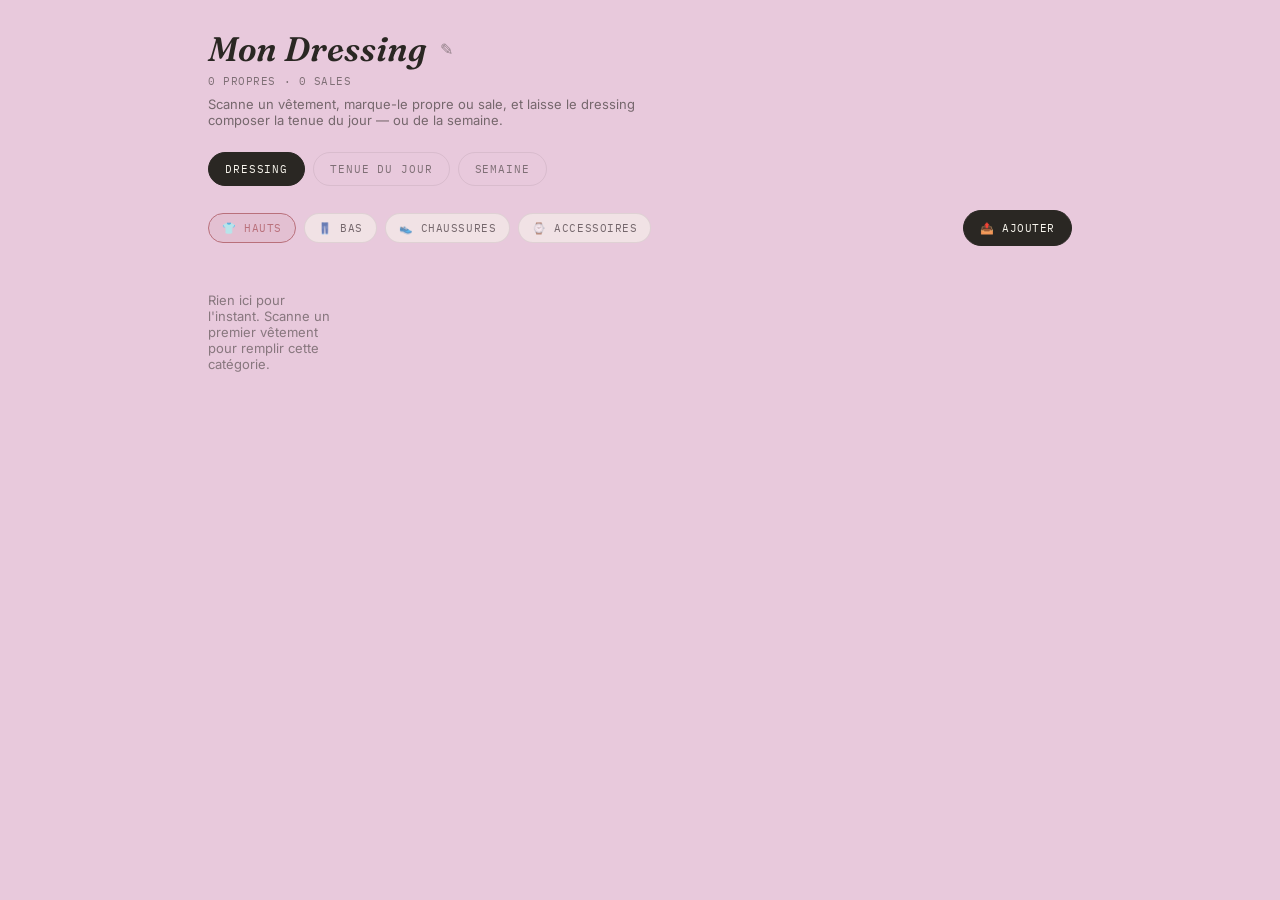
==== index.html @ 326dbef4 "cleaning and separation in css, java et index file" ====
<!DOCTYPE html>
<html lang="fr">
<head>
<meta charset="UTF-8" />
<meta name="viewport" content="width=device-width, initial-scale=1.0" />
<title>Mon Dressing</title>

<!-- Polices (optionnel : si pas d'internet, une police système de remplacement sera utilisée) -->
<link rel="preconnect" href="https://fonts.googleapis.com">
<link href="https://fonts.googleapis.com/css2?family=Fraunces:ital,opsz,wght@0,9..144,400;0,9..144,600;1,9..144,500&family=Inter:wght@400;500;600&family=IBM+Plex+Mono:wght@500&display=swap" rel="stylesheet">

<link rel="stylesheet" href="style.css" />
</head>
<body>

  <div class="page">

    <!-- ===== En-tête : titre modifiable + compteur propre/sale ===== -->
    <header class="header">
      <div class="title-row">
        <h1 id="title-display" class="title">Mon Dressing</h1>
        <input id="title-input" class="title-input hidden" type="text" value="Mon Dressing" />
        <button id="title-edit-btn" class="icon-btn" title="Modifier le titre">✎</button>
        <button id="title-save-btn" class="icon-btn hidden" title="Valider">✓</button>
      </div>
      <div id="counter" class="counter">0 propres · 0 sales</div>
      <p class="subtitle">Scanne un vêtement, marque-le propre ou sale, et laisse le dressing composer la tenue du jour — ou de la semaine.</p>
    </header>

    <!-- ===== Onglets ===== -->
    <nav class="tabs">
      <button class="tab active" data-tab="dressing">Dressing</button>
      <button class="tab" data-tab="tenue">Tenue du jour</button>
      <button class="tab" data-tab="semaine">Semaine</button>
    </nav>

    <div id="save-error" class="save-error hidden"></div>

    <!-- ===== Contenu de chaque onglet (rempli par app.js) ===== -->
    <main id="tab-dressing" class="tab-panel">

      <div class="dressing-toolbar">
        <div id="category-chips" class="chips"></div>
        <button id="toggle-form-btn" class="btn">📤 Ajouter</button>
      </div>

      <form id="add-form" class="add-form hidden">
        <label class="field-label">Photo du vêtement</label>
        <input id="photo-input" type="file" accept="image/*" class="input" />
        <img id="photo-preview" class="photo-preview hidden" alt="aperçu" />

        <label class="field-label">Nom</label>
        <input id="name-input" class="input" type="text" placeholder="ex. Pull col roulé beige" />

        <label class="field-label">Catégorie</label>
        <select id="category-select" class="input"></select>

        <label class="field-label">Couleur / matière (optionnel)</label>
        <input id="color-input" class="input" type="text" placeholder="ex. beige, laine" />

        <button type="submit" id="add-item-btn" class="btn" disabled>✓ Ajouter au dressing</button>
      </form>

      <div id="items-grid" class="items-grid"></div>
    </main>

    <main id="tab-tenue" class="tab-panel hidden">
      <div class="tenue-actions">
        <button id="random-outfit-btn" class="btn">🔀 Tenue aléatoire</button>
        <button id="reset-outfit-btn" class="btn ghost">↺ Réinitialiser</button>
      </div>
      <div id="outfit-selects" class="outfit-selects"></div>
      <div id="outfit-preview" class="outfit-preview"></div>
      <div class="assign-row">
        <span class="assign-label">Ajouter cette tenue au planning :</span>
        <div id="assign-days" class="chips"></div>
      </div>
    </main>

    <main id="tab-semaine" class="tab-panel hidden">
      <div id="week-grid" class="week-grid"></div>
      <div class="hint">✦ Seuls les vêtements marqués « propre » apparaissent dans les menus.</div>
    </main>

  </div>

  <script src="app.js"></script>
</body>
</html>
---- style.css ----
/* ==========================================================
   VARIABLES — change les couleurs ici, tout le reste suit
   ========================================================== */
:root {
  --bg: #e8c9dc;      /* fond général */
  --ink: #2A2723;     /* texte principal */
  --paper: #F7F4EC;   /* fond des cartes / champs */
  --rose: #B9707B;    /* accent (chip active) */
  --sage: #7C8B6F;    /* "propre" */
  --rust: #A85C41;    /* "sale" / erreurs */
  --line: rgba(42,39,35,0.14);
}

* { box-sizing: border-box; }

body {
  margin: 0;
  background: var(--bg);
  color: var(--ink);
  font-family: 'Inter', sans-serif;
}

.page {
  max-width: 900px;
  margin: 0 auto;
  padding: 28px 18px 60px;
}

.hidden { display: none !important; }

/* ==========================================================
   EN-TÊTE
   ========================================================== */
.title-row {
  display: flex;
  align-items: center;
  gap: 8px;
  flex-wrap: wrap;
}

.title {
  font-family: 'Fraunces', serif;
  font-style: italic;
  font-weight: 600;
  font-size: 34px;
  margin: 0;
}

.title-input {
  font-family: 'Fraunces', serif;
  font-style: italic;
  font-weight: 600;
  font-size: 30px;
  width: 260px;
  background: transparent;
  border: 1px solid var(--line);
  border-radius: 8px;
  padding: 4px 8px;
  color: var(--ink);
}

.icon-btn {
  background: none;
  border: none;
  cursor: pointer;
  opacity: 0.45;
  font-size: 16px;
  color: var(--ink);
}

.counter {
  font-family: 'IBM Plex Mono', monospace;
  font-size: 11px;
  letter-spacing: 0.05em;
  text-transform: uppercase;
  opacity: 0.55;
  margin-top: 4px;
}

.subtitle {
  margin: 8px 0 0;
  opacity: 0.6;
  font-size: 13px;
  max-width: 480px;
}

/* ==========================================================
   ONGLETS
   ========================================================== */
.tabs {
  display: flex;
  gap: 8px;
  flex-wrap: wrap;
  margin: 24px 0;
}

.tab {
  font-family: 'IBM Plex Mono', monospace;
  font-size: 11px;
  letter-spacing: 0.08em;
  text-transform: uppercase;
  padding: 9px 16px;
  border-radius: 20px;
  border: 1px solid var(--line);
  background: transparent;
  color: var(--ink);
  cursor: pointer;
  opacity: 0.55;
}

.tab.active {
  background: var(--ink);
  color: var(--paper);
  opacity: 1;
  border-color: var(--ink);
}

.save-error {
  margin-bottom: 16px;
  font-size: 12px;
  color: var(--rust);
  font-family: 'IBM Plex Mono', monospace;
}

/* ==========================================================
   BOUTONS / CHIPS / CHAMPS (réutilisés partout)
   ========================================================== */
.btn {
  font-family: 'IBM Plex Mono', monospace;
  font-size: 11px;
  letter-spacing: 0.05em;
  text-transform: uppercase;
  padding: 10px 16px;
  border-radius: 20px;
  border: 1px solid var(--ink);
  background: var(--ink);
  color: var(--paper);
  cursor: pointer;
  display: inline-flex;
  align-items: center;
  gap: 7px;
}
.btn.ghost { background: transparent; color: var(--ink); }
.btn:disabled { opacity: 0.5; cursor: not-allowed; }

.chips { display: flex; gap: 8px; flex-wrap: wrap; }

.chip {
  font-family: 'IBM Plex Mono', monospace;
  font-size: 11px;
  letter-spacing: 0.05em;
  text-transform: uppercase;
  padding: 7px 13px;
  border-radius: 20px;
  border: 1px solid var(--line);
  background: var(--paper);
  color: var(--ink);
  cursor: pointer;
  opacity: 0.6;
  display: flex;
  align-items: center;
  gap: 6px;
}
.chip.active {
  opacity: 1;
  border-color: var(--rose);
  color: var(--rose);
  background: rgba(185,112,123,0.1);
}

.input {
  font-family: 'Inter', sans-serif;
  font-size: 13px;
  padding: 9px 10px;
  border-radius: 8px;
  border: 1px solid var(--line);
  background: var(--paper);
  color: var(--ink);
  width: 100%;
}

select.input {
  font-family: 'IBM Plex Mono', monospace;
  font-size: 12px;
}

.field-label {
  font-family: 'IBM Plex Mono', monospace;
  font-size: 10px;
  letter-spacing: 0.05em;
  text-transform: uppercase;
  opacity: 0.6;
}

/* ==========================================================
   ONGLET DRESSING
   ========================================================== */
.dressing-toolbar {
  display: flex;
  justify-content: space-between;
  align-items: center;
  gap: 10px;
  margin-bottom: 16px;
  flex-wrap: wrap;
}

.add-form {
  background: var(--paper);
  border: 1px solid var(--line);
  border-radius: 14px;
  padding: 18px;
  margin-bottom: 22px;
  display: grid;
  gap: 8px;
  max-width: 420px;
}

.photo-preview {
  width: 90px;
  height: 90px;
  object-fit: cover;
  border-radius: 8px;
}

.items-grid {
  display: grid;
  grid-template-columns: repeat(auto-fill, minmax(128px, 1fr));
  gap: 16px;
}
@media (max-width: 480px) {
  .items-grid { grid-template-columns: repeat(2, 1fr); }
}

.empty-msg {
  opacity: 0.5;
  font-size: 13px;
  padding: 30px 0;
}

/* --- Carte "étiquette" pour un vêtement --- */
.tag-card {
  position: relative;
  background: var(--paper);
  border: 1px solid var(--line);
  border-radius: 3px 3px 12px 12px;
  padding: 22px 12px 12px;
  box-shadow: 0 4px 10px rgba(42,39,35,0.08);
  display: flex;
  flex-direction: column;
  gap: 8px;
  transition: transform 0.15s ease;
}
.tag-card:nth-child(odd) { transform: rotate(-1.1deg); }
.tag-card:nth-child(even) { transform: rotate(1deg); }
.tag-card:hover { transform: rotate(0deg) translateY(-2px); }

.tag-card::before {
  content: '';
  position: absolute;
  top: 8px;
  left: 50%;
  transform: translateX(-50%);
  width: 9px;
  height: 9px;
  border-radius: 50%;
  background: var(--bg);
  border: 2px solid var(--line);
}

.tag-photo {
  width: 100%;
  aspect-ratio: 1;
  border-radius: 6px;
  overflow: hidden;
  background: #e4dfd2;
  display: flex;
  align-items: center;
  justify-content: center;
  font-size: 26px;
}
.tag-photo img { width: 100%; height: 100%; object-fit: cover; }
.tag-photo img.dirty { opacity: 0.45; }

.tag-name { font-size: 13px; font-weight: 600; line-height: 1.2; }
.tag-color {
  font-family: 'IBM Plex Mono', monospace;
  font-size: 10px;
  letter-spacing: 0.04em;
  opacity: 0.6;
  text-transform: uppercase;
}

.tag-actions { display: flex; gap: 6px; margin-top: 2px; }

.dirty-toggle {
  flex: 1;
  font-family: 'IBM Plex Mono', monospace;
  font-size: 10px;
  letter-spacing: 0.05em;
  text-transform: uppercase;
  padding: 6px;
  border-radius: 20px;
  cursor: pointer;
  border: 1px solid var(--sage);
  background: rgba(124,139,111,0.12);
  color: var(--sage);
}
.dirty-toggle.is-dirty {
  border-color: var(--rust);
  background: rgba(168,92,65,0.1);
  color: var(--rust);
}

.delete-btn {
  width: 30px;
  border: 1px solid var(--line);
  border-radius: 20px;
  background: transparent;
  opacity: 0.55;
  cursor: pointer;
}

/* ==========================================================
   ONGLET TENUE DU JOUR
   ========================================================== */
.tenue-actions { display: flex; gap: 10px; margin-bottom: 22px; flex-wrap: wrap; }

.outfit-selects {
  display: grid;
  grid-template-columns: repeat(auto-fit, minmax(180px, 1fr));
  gap: 16px;
  margin-bottom: 26px;
}

.outfit-select-block { display: grid; gap: 6px; }
.outfit-select-empty { font-size: 11px; opacity: 0.45; }

.outfit-preview {
  display: flex;
  gap: 14px;
  flex-wrap: wrap;
  margin-bottom: 20px;
}

.outfit-preview-item { width: 120px; text-align: center; }
.outfit-preview-photo {
  width: 120px;
  height: 120px;
  border-radius: 10px;
  background: var(--paper);
  border: 1px solid var(--line);
  overflow: hidden;
  display: flex;
  align-items: center;
  justify-content: center;
  font-size: 26px;
  opacity: 0.6;
}
.outfit-preview-photo img { width: 100%; height: 100%; object-fit: cover; }
.outfit-preview-name { font-size: 11px; margin-top: 6px; opacity: 0.7; }

.assign-row { display: flex; align-items: center; gap: 8px; flex-wrap: wrap; }
.assign-label { font-size: 12px; opacity: 0.6; }

/* ==========================================================
   ONGLET SEMAINE
   ========================================================== */
.week-grid { display: grid; gap: 14px; }

.week-day {
  background: var(--paper);
  border: 1px solid var(--line);
  border-radius: 14px;
  padding: 16px;
}

.week-day-title {
  font-family: 'Fraunces', serif;
  font-style: italic;
  font-size: 18px;
  margin-bottom: 10px;
}

.week-day-selects {
  display: grid;
  grid-template-columns: repeat(auto-fit, minmax(150px, 1fr));
  gap: 10px;
}

.hint {
  font-size: 11px;
  opacity: 0.45;
  display: flex;
  align-items: center;
  gap: 6px;
  margin-top: 4px;
}
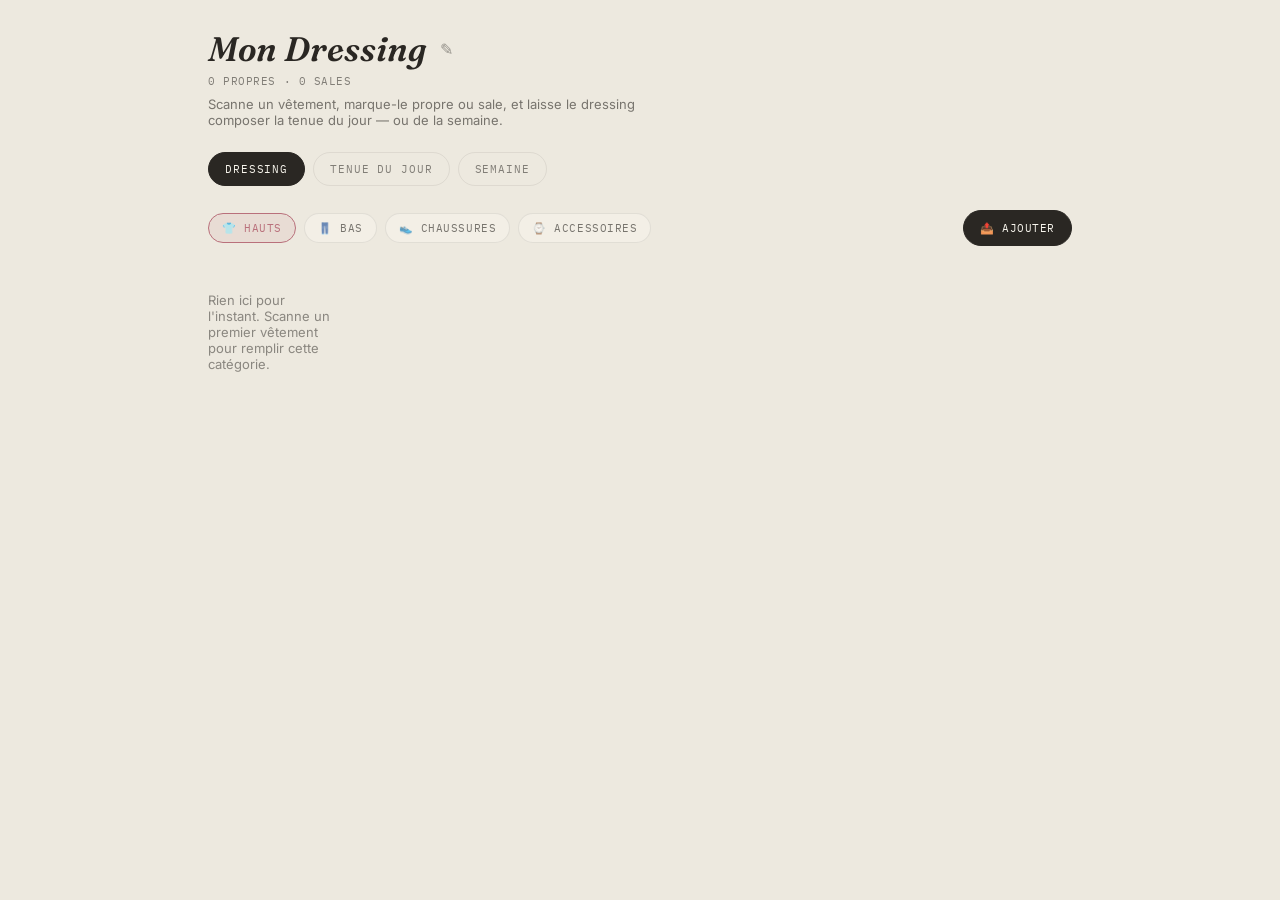
==== commit 0f858896: "changement du style de l'outfit du jour en bobine" ====
--- a/index.html
+++ b/index.html
@@ -69,8 +69,7 @@
         <button id="random-outfit-btn" class="btn">🔀 Tenue aléatoire</button>
         <button id="reset-outfit-btn" class="btn ghost">↺ Réinitialiser</button>
       </div>
-      <div id="outfit-selects" class="outfit-selects"></div>
-      <div id="outfit-preview" class="outfit-preview"></div>
+      <div id="outfit-reels" class="reel-stack"></div>
       <div class="assign-row">
         <span class="assign-label">Ajouter cette tenue au planning :</span>
         <div id="assign-days" class="chips"></div>
@@ -86,4 +85,4 @@
 
   <script src="app.js"></script>
 </body>
-</html>
+</html>
--- a/style.css
+++ b/style.css
@@ -2,7 +2,7 @@
    VARIABLES — change les couleurs ici, tout le reste suit
    ========================================================== */
 :root {
-  --bg: #e8c9dc;      /* fond général */
+  --bg: #EDE9DF;      /* fond général */
   --ink: #2A2723;     /* texte principal */
   --paper: #F7F4EC;   /* fond des cartes / champs */
   --rose: #B9707B;    /* accent (chip active) */
@@ -325,39 +325,95 @@
    ========================================================== */
 .tenue-actions { display: flex; gap: 10px; margin-bottom: 22px; flex-wrap: wrap; }
 
-.outfit-selects {
-  display: grid;
-  grid-template-columns: repeat(auto-fit, minmax(180px, 1fr));
-  gap: 16px;
-  margin-bottom: 26px;
-}
-
-.outfit-select-block { display: grid; gap: 6px; }
-.outfit-select-empty { font-size: 11px; opacity: 0.45; }
-
-.outfit-preview {
-  display: flex;
-  gap: 14px;
-  flex-wrap: wrap;
-  margin-bottom: 20px;
-}
-
-.outfit-preview-item { width: 120px; text-align: center; }
-.outfit-preview-photo {
-  width: 120px;
-  height: 120px;
-  border-radius: 10px;
-  background: var(--paper);
-  border: 1px solid var(--line);
+/* --- Bobines verticales (style "machine à sous"), une par catégorie,
+       empilées haut → bas → chaussures → accessoires, centrées sur la page --- */
+.reel-stack {
+  display: flex;
+  flex-direction: column;
+  align-items: center;
+  gap: 18px;
+  max-width: 340px;
+  margin: 0 auto 30px;
+}
+
+.reel-row {
+  display: flex;
+  align-items: center;
+  justify-content: center;
+  gap: 12px;
+  width: 100%;
+}
+
+.reel-arrow {
+  flex: 0 0 auto;
+  width: 40px;
+  height: 40px;
+  border-radius: 50%;
+  border: 1px solid var(--line);
+  background: var(--paper);
+  color: var(--ink);
+  font-size: 18px;
+  line-height: 1;
+  cursor: pointer;
+  display: flex;
+  align-items: center;
+  justify-content: center;
+}
+.reel-arrow:disabled { opacity: 0.3; cursor: not-allowed; }
+.reel-arrow:not(:disabled):hover { border-color: var(--rose); color: var(--rose); }
+
+.reel-card {
+  flex: 1 1 auto;
+  max-width: 220px;
+  background: var(--paper);
+  border: 1px solid var(--line);
+  border-radius: 14px;
+  padding: 14px;
+  text-align: center;
+  box-shadow: 0 4px 10px rgba(42,39,35,0.08);
+}
+
+.reel-label {
+  font-family: 'IBM Plex Mono', monospace;
+  font-size: 10px;
+  letter-spacing: 0.06em;
+  text-transform: uppercase;
+  opacity: 0.5;
+  margin-bottom: 8px;
+}
+
+.reel-photo {
+  width: 100%;
+  aspect-ratio: 1;
+  border-radius: 8px;
   overflow: hidden;
+  background: #e4dfd2;
   display: flex;
   align-items: center;
   justify-content: center;
-  font-size: 26px;
-  opacity: 0.6;
-}
-.outfit-preview-photo img { width: 100%; height: 100%; object-fit: cover; }
-.outfit-preview-name { font-size: 11px; margin-top: 6px; opacity: 0.7; }
+  font-size: 34px;
+}
+.reel-photo img { width: 100%; height: 100%; object-fit: cover; }
+
+.reel-name {
+  font-size: 13px;
+  font-weight: 600;
+  margin-top: 8px;
+  min-height: 1.2em;
+}
+
+.reel-count {
+  font-family: 'IBM Plex Mono', monospace;
+  font-size: 10px;
+  opacity: 0.4;
+  margin-top: 2px;
+}
+
+.reel-empty {
+  font-size: 12px;
+  opacity: 0.45;
+  padding: 20px 0;
+}
 
 .assign-row { display: flex; align-items: center; gap: 8px; flex-wrap: wrap; }
 .assign-label { font-size: 12px; opacity: 0.6; }
@@ -394,4 +450,4 @@
   align-items: center;
   gap: 6px;
   margin-top: 4px;
-}
+}
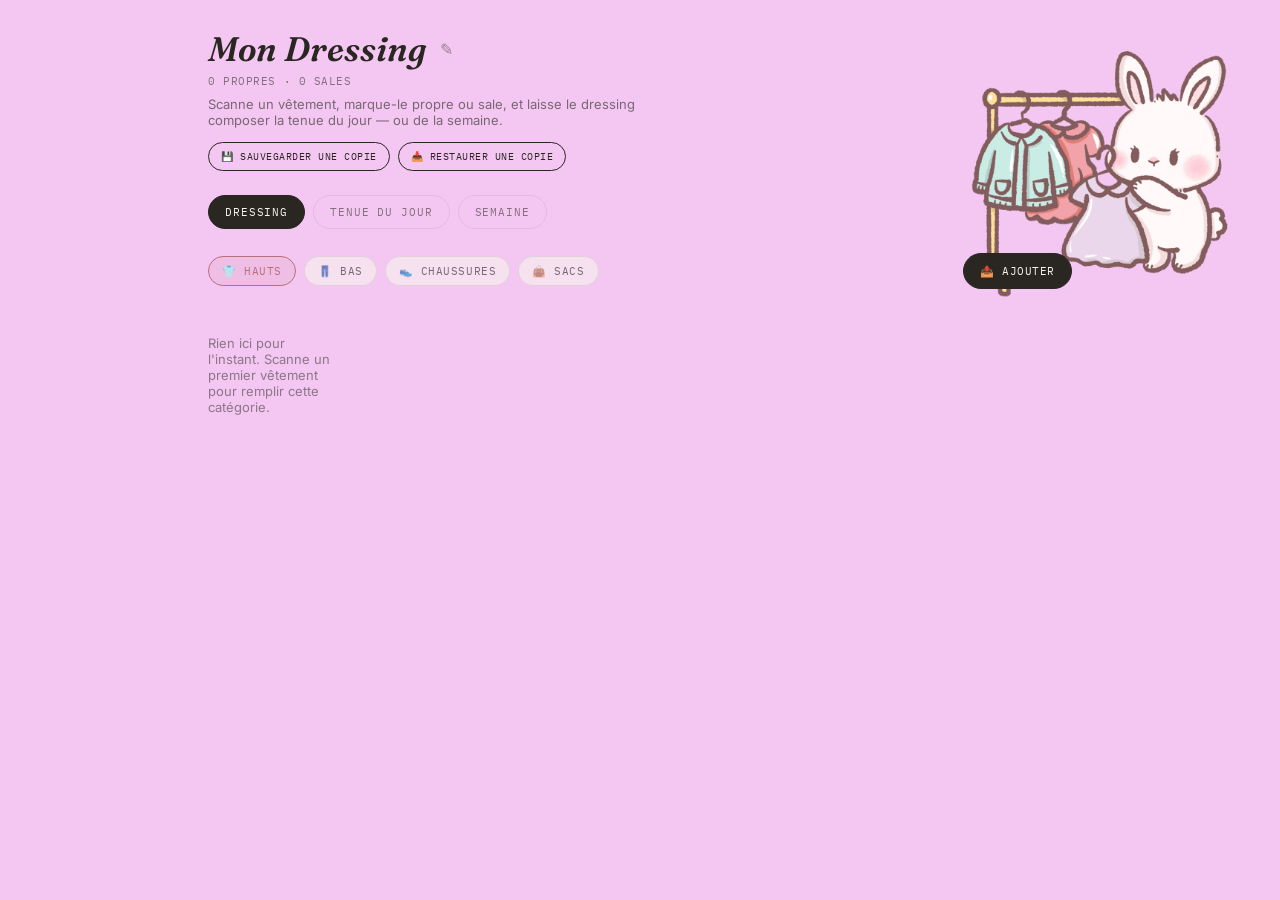
==== commit dec4906d: "ajout photo bunnie" ====
--- a/index.html
+++ b/index.html
@@ -14,6 +14,7 @@
 <body>
 
   <div class="page">
+    <img src="backgrounds_pictures/bunnie.webp" class="side-image" alt="" />
 
     <!-- ===== En-tête : titre modifiable + compteur propre/sale ===== -->
     <header class="header">
@@ -25,6 +26,12 @@
       </div>
       <div id="counter" class="counter">0 propres · 0 sales</div>
       <p class="subtitle">Scanne un vêtement, marque-le propre ou sale, et laisse le dressing composer la tenue du jour — ou de la semaine.</p>
+
+      <div class="backup-row">
+        <button id="export-btn" class="btn ghost small">💾 Sauvegarder une copie</button>
+        <button id="import-btn" class="btn ghost small">📥 Restaurer une copie</button>
+        <input id="import-input" type="file" accept="application/json" class="hidden" />
+      </div>
     </header>
 
     <!-- ===== Onglets ===== -->
--- a/style.css
+++ b/style.css
@@ -2,7 +2,7 @@
    VARIABLES — change les couleurs ici, tout le reste suit
    ========================================================== */
 :root {
-  --bg: #EDE9DF;      /* fond général */
+  --bg: #f4c7f2;      /* fond général */
   --ink: #2A2723;     /* texte principal */
   --paper: #F7F4EC;   /* fond des cartes / champs */
   --rose: #B9707B;    /* accent (chip active) */
@@ -18,12 +18,30 @@
   background: var(--bg);
   color: var(--ink);
   font-family: 'Inter', sans-serif;
+  background-attachment: fixed;
+
 }
 
 .page {
   max-width: 900px;
   margin: 0 auto;
   padding: 28px 18px 60px;
+  position: relative;
+}
+
+.side-image {
+  position: absolute;
+  top: 40px;
+  right: -140px;   /* négatif = dépasse un peu sur la droite, ajuste à ton goût */
+  width: 260px;     /* taille de l'image, ajuste à ton goût */
+  border-radius: 16px;
+  z-index: -1;      /* passe derrière le texte et les boutons */
+  pointer-events: none; /* pour ne jamais gêner les clics */
+}
+
+/* Cache l'image sur petit écran (tablette/mobile) pour ne pas gêner la lecture */
+@media (max-width: 1100px) {
+  .side-image { display: none; }
 }
 
 .hidden { display: none !important; }
@@ -82,6 +100,18 @@
   opacity: 0.6;
   font-size: 13px;
   max-width: 480px;
+}
+
+.backup-row {
+  display: flex;
+  gap: 8px;
+  flex-wrap: wrap;
+  margin-top: 14px;
+}
+
+.btn.small {
+  padding: 7px 12px;
+  font-size: 10px;
 }
 
 /* ==========================================================
